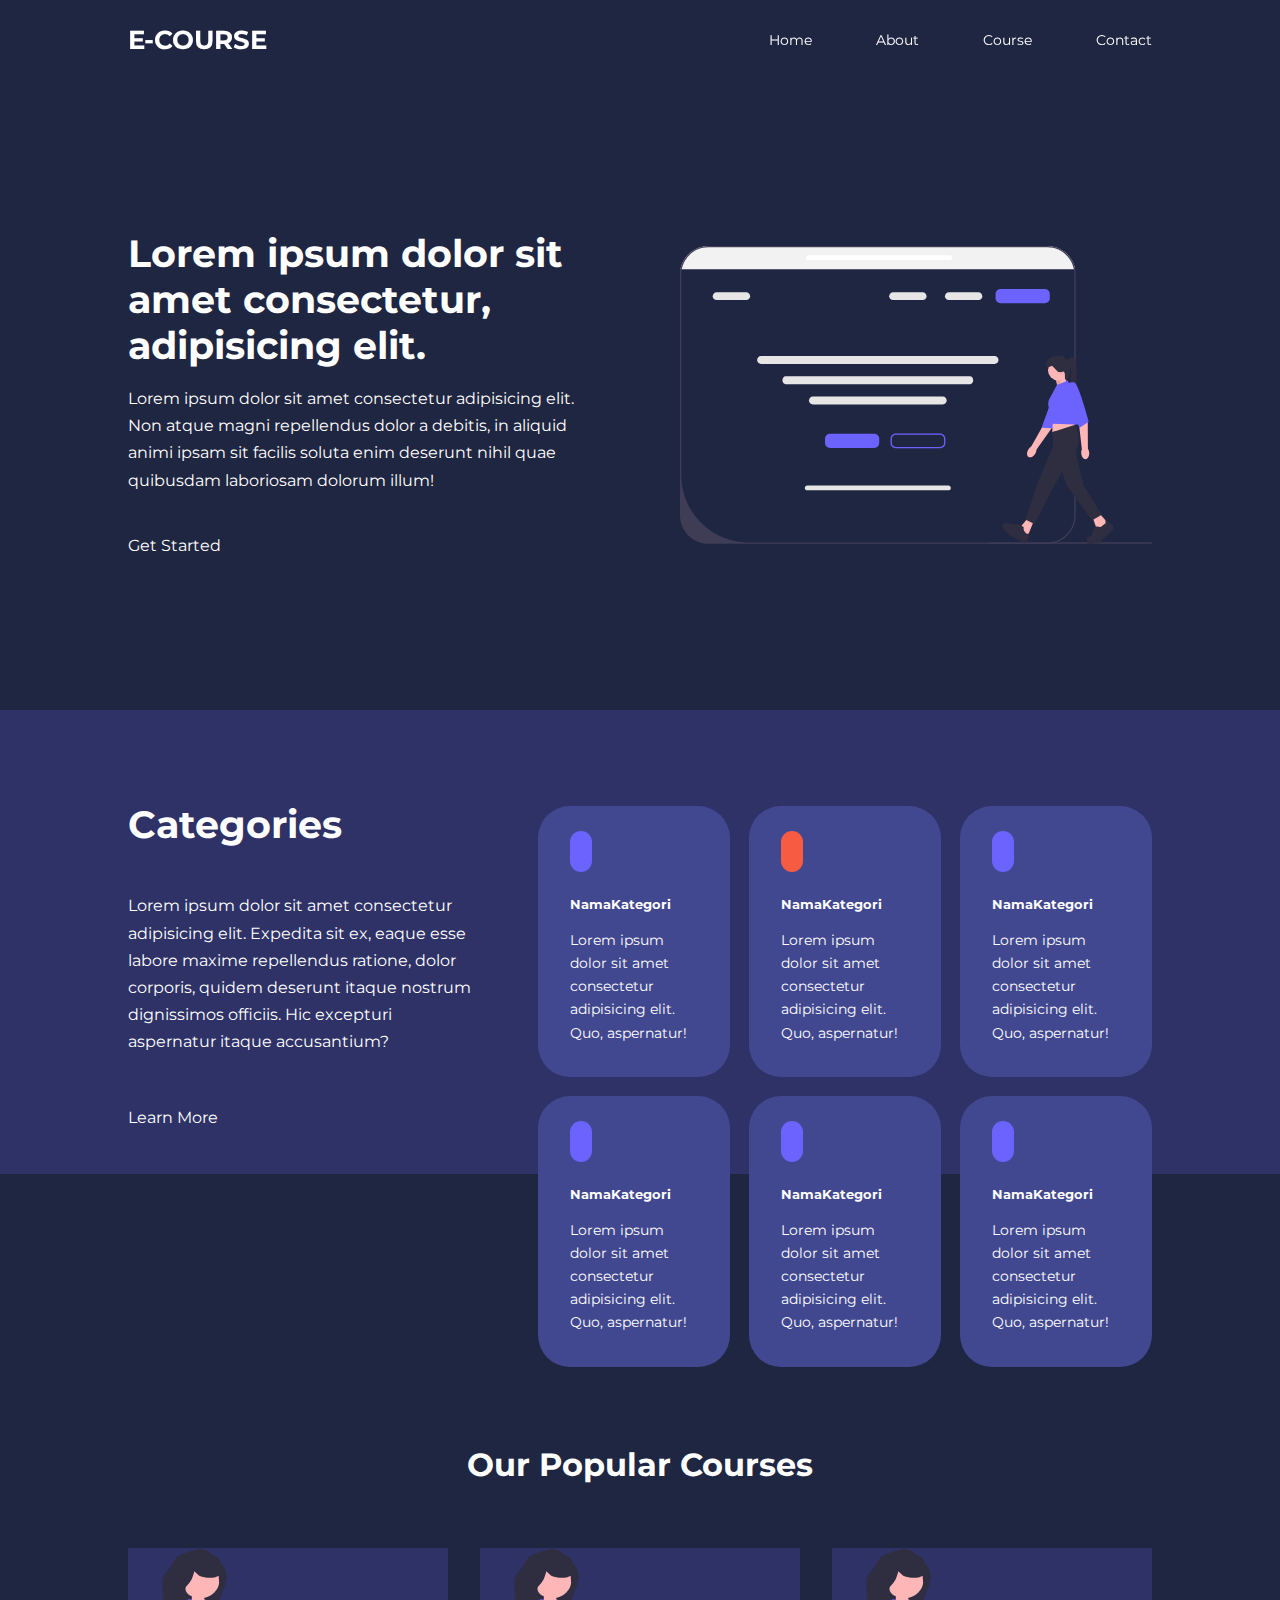
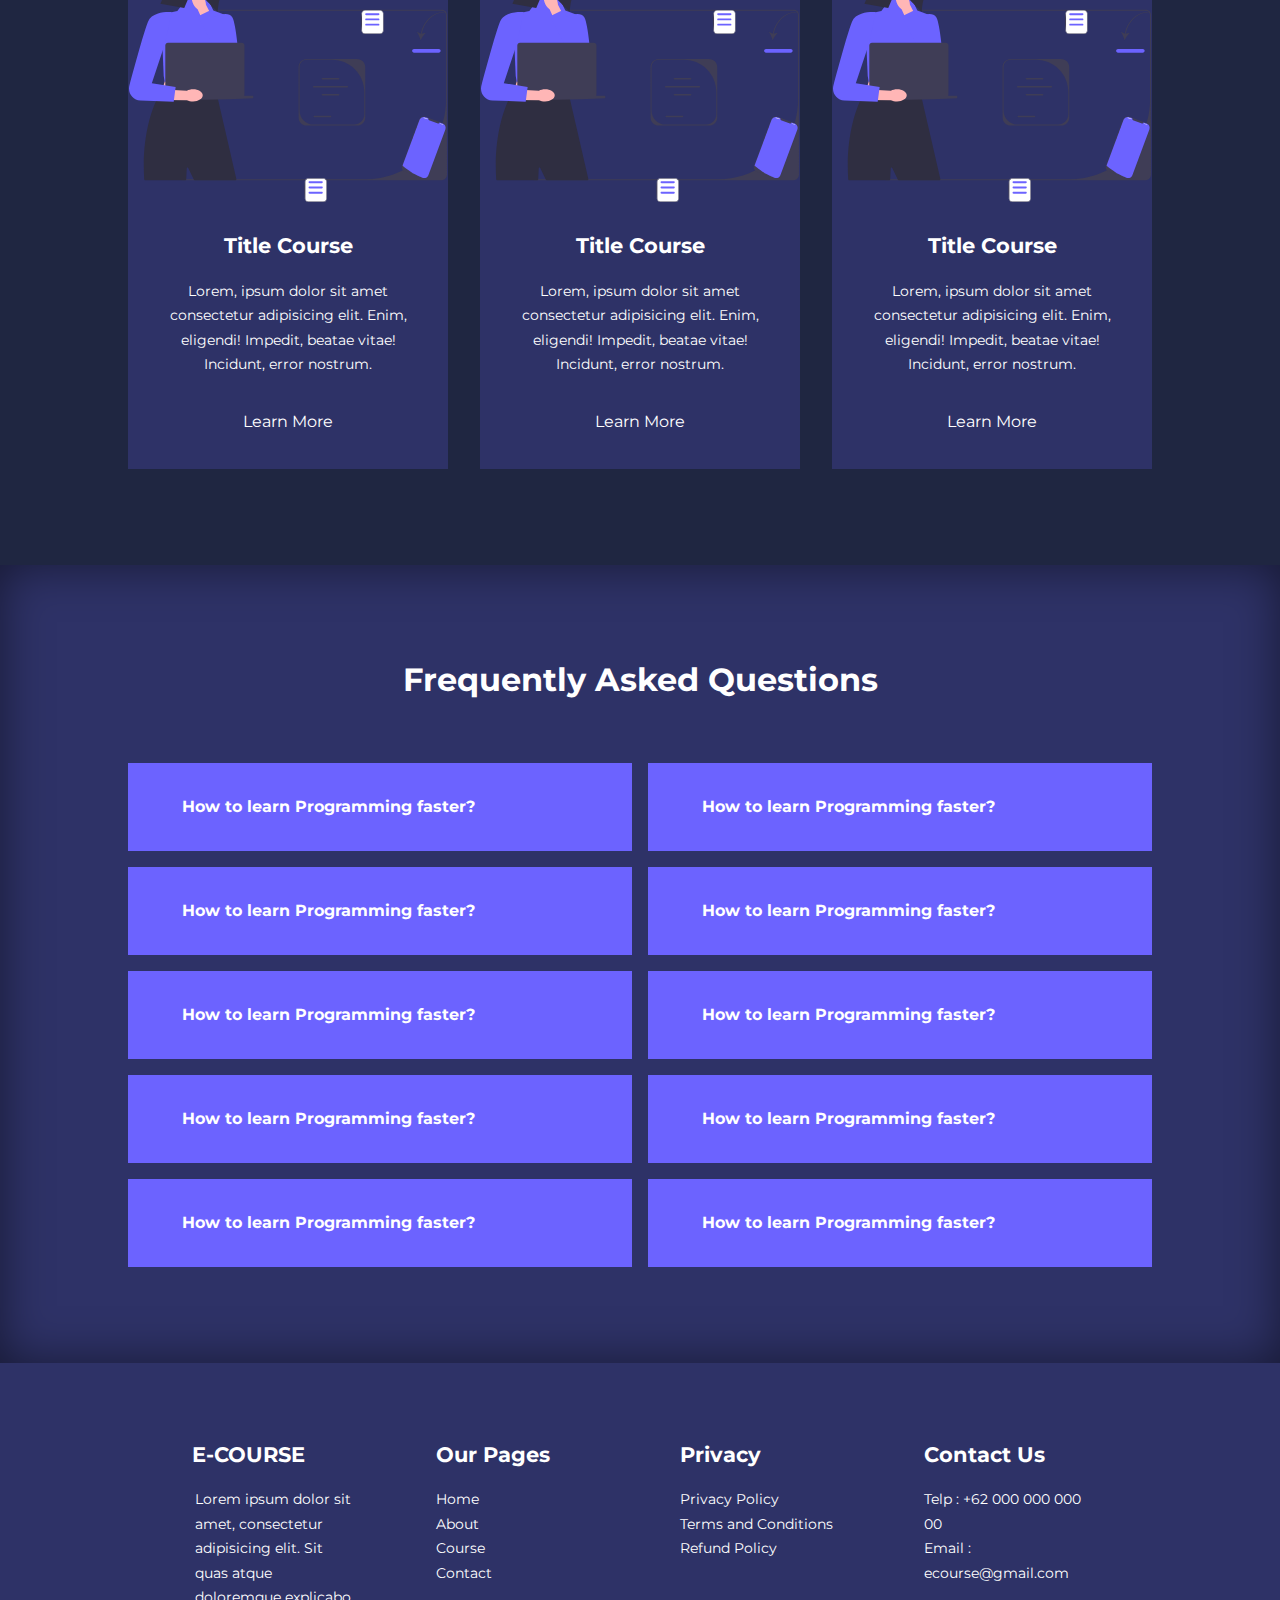
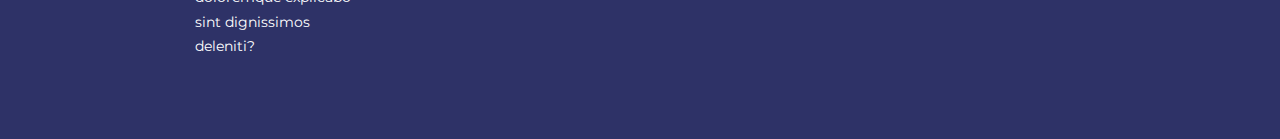
==== index.html @ 3599c2f1 "Add files via upload" ====
<!DOCTYPE html>
<html lang="en">
  <head>
    <meta charset="UTF-8" />
    <meta name="viewport" content="width=device-width, initial-scale=1.0" />
    <title>Homepage</title>
    <!-- font -->
    <link rel="preconnect" href="https://fonts.googleapis.com" />
    <link rel="preconnect" href="https://fonts.gstatic.com" crossorigin />
    <link href="https://fonts.googleapis.com/css2?family=Montserrat:wght@300;400;600;700&display=swap" rel="stylesheet" />

    <!-- icon -->
    <link rel="stylesheet" href="https://unicons.iconscout.com/release/v4.0.8/css/line.css" />

    <link rel="stylesheet" href="style.css" />
  </head>
  <body>
    <nav>
      <div class="container nav__container">
        <a href="index.html"><h3>E-COURSE</h3></a>
        <ul class="nav__menu">
          <li><a href="index.html">Home</a></li>
          <li><a href="about.html">About</a></li>
          <li><a href="course.html">Course</a></li>
          <li><a href="contact.html">Contact</a></li>
        </ul>
      </div>
    </nav>

    <header>
      <div class="container header__container">
        <div class="header__left">
          <h1>Lorem ipsum dolor sit amet consectetur, adipisicing elit.</h1>
          <p>Lorem ipsum dolor sit amet consectetur adipisicing elit. Non atque magni repellendus dolor a debitis, in aliquid animi ipsam sit facilis soluta enim deserunt nihil quae quibusdam laboriosam dolorum illum!</p>
          <a href="" class="btn">Get Started</a>
        </div>
        <div class="header__right">
          <div class="header__right-image">
            <img src="images/header.svg" />
          </div>
        </div>
      </div>
    </header>

    <section class="categories">
      <div class="container categories_container">
        <div class="categories_left">
          <h1>Categories</h1>
          <p>
            Lorem ipsum dolor sit amet consectetur adipisicing elit. Expedita sit ex, eaque esse labore maxime repellendus ratione, dolor corporis, quidem deserunt itaque nostrum dignissimos officiis. Hic excepturi aspernatur itaque
            accusantium?
          </p>
          <a href="" class="btn">Learn More</a>
        </div>
        <div class="categories_right">
          <article class="category">
            <span class="category_icon"><i class="uil uil-html5"></i></span>
            <h5>NamaKategori</h5>
            <p>Lorem ipsum dolor sit amet consectetur adipisicing elit. Quo, aspernatur!</p>
          </article>

          <article class="category">
            <span class="category_icon"><i class="uil uil-html5"></i></span>
            <h5>NamaKategori</h5>
            <p>Lorem ipsum dolor sit amet consectetur adipisicing elit. Quo, aspernatur!</p>
          </article>

          <article class="category">
            <span class="category_icon"><i class="uil uil-html5"></i></span>
            <h5>NamaKategori</h5>
            <p>Lorem ipsum dolor sit amet consectetur adipisicing elit. Quo, aspernatur!</p>
          </article>

          <article class="category">
            <span class="category_icon"><i class="uil uil-html5"></i></span>
            <h5>NamaKategori</h5>
            <p>Lorem ipsum dolor sit amet consectetur adipisicing elit. Quo, aspernatur!</p>
          </article>

          <article class="category">
            <span class="category_icon"><i class="uil uil-html5"></i></span>
            <h5>NamaKategori</h5>
            <p>Lorem ipsum dolor sit amet consectetur adipisicing elit. Quo, aspernatur!</p>
          </article>

          <article class="category">
            <span class="category_icon"><i class="uil uil-html5"></i></span>
            <h5>NamaKategori</h5>
            <p>Lorem ipsum dolor sit amet consectetur adipisicing elit. Quo, aspernatur!</p>
          </article>
        </div>
      </div>
    </section>

    <!-- courses -->
    <section class="courses">
      <h2>Our Popular Courses</h2>
      <div class="container courses_container">
        <article class="course">
          <div class="course_image">
            <img src="images/course3.svg" alt="" />
          </div>
          <div class="course_info">
            <h4>Title Course</h4>
            <p>Lorem, ipsum dolor sit amet consectetur adipisicing elit. Enim, eligendi! Impedit, beatae vitae! Incidunt, error nostrum.</p>
            <a href="" class="btn">Learn More</a>
          </div>
        </article>

        <article class="course">
          <div class="course_image">
            <img src="images/course3.svg" alt="" />
          </div>
          <div class="course_info">
            <h4>Title Course</h4>
            <p>Lorem, ipsum dolor sit amet consectetur adipisicing elit. Enim, eligendi! Impedit, beatae vitae! Incidunt, error nostrum.</p>
            <a href="" class="btn">Learn More</a>
          </div>
        </article>

        <article class="course">
          <div class="course_image">
            <img src="images/course3.svg" alt="" />
          </div>
          <div class="course_info">
            <h4>Title Course</h4>
            <p>Lorem, ipsum dolor sit amet consectetur adipisicing elit. Enim, eligendi! Impedit, beatae vitae! Incidunt, error nostrum.</p>
            <a href="" class="btn">Learn More</a>
          </div>
        </article>
      </div>
    </section>

    <!-- FAQS -->
    <section class="faqs">
      <h2>Frequently Asked Questions</h2>
      <div class="container faqs_container">
        <article class="faq">
          <div class="faq_icon"><i class="uil uil-plus"></i></div>
          <div class="question_answer">
            <h4>How to learn Programming faster?</h4>
            <p>
              Lorem ipsum dolor sit, amet consectetur adipisicing elit. Mollitia perspiciatis cum deleniti. Incidunt et distinctio fugit dignissimos omnis voluptatibus, totam fugiat nihil vitae cupiditate, eum pariatur eius, ullam at
              tempore.
            </p>
          </div>
        </article>

        <article class="faq">
          <div class="faq_icon"><i class="uil uil-plus"></i></div>
          <div class="question_answer">
            <h4>How to learn Programming faster?</h4>
            <p>
              Lorem ipsum dolor sit, amet consectetur adipisicing elit. Mollitia perspiciatis cum deleniti. Incidunt et distinctio fugit dignissimos omnis voluptatibus, totam fugiat nihil vitae cupiditate, eum pariatur eius, ullam at
              tempore.
            </p>
          </div>
        </article>

        <article class="faq">
          <div class="faq_icon"><i class="uil uil-plus"></i></div>
          <div class="question_answer">
            <h4>How to learn Programming faster?</h4>
            <p>
              Lorem ipsum dolor sit, amet consectetur adipisicing elit. Mollitia perspiciatis cum deleniti. Incidunt et distinctio fugit dignissimos omnis voluptatibus, totam fugiat nihil vitae cupiditate, eum pariatur eius, ullam at
              tempore.
            </p>
          </div>
        </article>

        <article class="faq">
          <div class="faq_icon"><i class="uil uil-plus"></i></div>
          <div class="question_answer">
            <h4>How to learn Programming faster?</h4>
            <p>
              Lorem ipsum dolor sit, amet consectetur adipisicing elit. Mollitia perspiciatis cum deleniti. Incidunt et distinctio fugit dignissimos omnis voluptatibus, totam fugiat nihil vitae cupiditate, eum pariatur eius, ullam at
              tempore.
            </p>
          </div>
        </article>

        <article class="faq">
          <div class="faq_icon"><i class="uil uil-plus"></i></div>
          <div class="question_answer">
            <h4>How to learn Programming faster?</h4>
            <p>
              Lorem ipsum dolor sit, amet consectetur adipisicing elit. Mollitia perspiciatis cum deleniti. Incidunt et distinctio fugit dignissimos omnis voluptatibus, totam fugiat nihil vitae cupiditate, eum pariatur eius, ullam at
              tempore.
            </p>
          </div>
        </article>

        <article class="faq">
          <div class="faq_icon"><i class="uil uil-plus"></i></div>
          <div class="question_answer">
            <h4>How to learn Programming faster?</h4>
            <p>
              Lorem ipsum dolor sit, amet consectetur adipisicing elit. Mollitia perspiciatis cum deleniti. Incidunt et distinctio fugit dignissimos omnis voluptatibus, totam fugiat nihil vitae cupiditate, eum pariatur eius, ullam at
              tempore.
            </p>
          </div>
        </article>

        <article class="faq">
          <div class="faq_icon"><i class="uil uil-plus"></i></div>
          <div class="question_answer">
            <h4>How to learn Programming faster?</h4>
            <p>
              Lorem ipsum dolor sit, amet consectetur adipisicing elit. Mollitia perspiciatis cum deleniti. Incidunt et distinctio fugit dignissimos omnis voluptatibus, totam fugiat nihil vitae cupiditate, eum pariatur eius, ullam at
              tempore.
            </p>
          </div>
        </article>

        <article class="faq">
          <div class="faq_icon"><i class="uil uil-plus"></i></div>
          <div class="question_answer">
            <h4>How to learn Programming faster?</h4>
            <p>
              Lorem ipsum dolor sit, amet consectetur adipisicing elit. Mollitia perspiciatis cum deleniti. Incidunt et distinctio fugit dignissimos omnis voluptatibus, totam fugiat nihil vitae cupiditate, eum pariatur eius, ullam at
              tempore.
            </p>
          </div>
        </article>

        <article class="faq">
          <div class="faq_icon"><i class="uil uil-plus"></i></div>
          <div class="question_answer">
            <h4>How to learn Programming faster?</h4>
            <p>
              Lorem ipsum dolor sit, amet consectetur adipisicing elit. Mollitia perspiciatis cum deleniti. Incidunt et distinctio fugit dignissimos omnis voluptatibus, totam fugiat nihil vitae cupiditate, eum pariatur eius, ullam at
              tempore.
            </p>
          </div>
        </article>

        <article class="faq">
          <div class="faq_icon"><i class="uil uil-plus"></i></div>
          <div class="question_answer">
            <h4>How to learn Programming faster?</h4>
            <p>
              Lorem ipsum dolor sit, amet consectetur adipisicing elit. Mollitia perspiciatis cum deleniti. Incidunt et distinctio fugit dignissimos omnis voluptatibus, totam fugiat nihil vitae cupiditate, eum pariatur eius, ullam at
              tempore.
            </p>
          </div>
        </article>
      </div>
    </section>

    <footer>
      <div class="container footer_container">
        <div class="footer-1">
          <a href="index.html" class="footer-logo"><h4>E-COURSE</h4></a>
          <p>Lorem ipsum dolor sit amet, consectetur adipisicing elit. Sit quas atque doloremque explicabo sint dignissimos deleniti?</p>
        </div>

        <div class="footer-2">
          <h4>Our Pages</h4>
          <ul class="ourpages">
            <li><a href="index.html">Home</a></li>
            <li><a href="about.html">About</a></li>
            <li><a href="course.html">Course</a></li>
            <li><a href="contact.html">Contact</a></li>
          </ul>
        </div>

        <div class="footer-3">
          <h4>Privacy</h4>
          <ul class="privacy">
            <li><a href="#">Privacy Policy</a></li>
            <li><a href="#">Terms and Conditions</a></li>
            <li><a href="#">Refund Policy</a></li>
          </ul>
        </div>

        <div class="footer-4">
          <h4>Contact Us</h4>
          <div>
            <p>Telp : +62 000 000 000 00</p>
            <p>Email : ecourse@gmail.com</p>

            <ul class="social">
              <li>
                <a href="#"><i class="uil uil-instagram-alt"></i></a>
              </li>
              <li>
                <a href="#"><i class="uil uil-facebook"></i></a>
              </li>
              <li>
                <a href="#"><i class="uil uil-whatsapp-alt"></i></a>
              </li>
            </ul>
          </div>
        </div>
      </div>
    </footer>

    <script src="main.js"></script>
  </body>
</html>
---- style.css ----
* {
  margin: 0;
  padding: 0;
  border: 0;
  outline: 0;
  text-decoration: none;
  list-style: none;
  box-sizing: border-box;
}

:root {
  --color-primary: #6c63ff;
  --color-success: #00bf8e;
  --color-warning: #f7c94b;
  --color-danger: #f75b42;
  --color-white: #fff;
  --color-black: #000;
  --color-bg: #1f2641;
  --color-bg1: #2e3267;
  --color-bg2: #424890;

  --container-width-lg: 80%;
  --container-width-md: 90%;
  --container-width-sm: 94%;
}

body {
  font-family: "Montserrat", sans-serif;
  line-height: 1.7;
  color: var(--color-white);
  background: var(--color-bg);
}

.container {
  width: var(--container-width-lg);
  margin: 0 auto;
}

section {
  padding: 6rem 0;
}

section h2 {
  text-align: center;
  margin-bottom: 4rem;
}

h1,
h2,
h3,
h4,
h5,
h6 {
  line-height: 1.2;
}

h1 {
  font-size: 2.4rem;
}

h2 {
  font-size: 2rem;
}

h3 {
  font-size: 1.6rem;
}

h4 {
  font-size: 1.3rem;
}

a {
  color: var(--color-white);
}

img {
  width: 100%;
  display: block;
  object-fit: cover;
}

/* NAVBAR */
nav {
  background: transparent;
  width: 100%;
  height: 5rem; /*1rem = 16px*/
  position: fixed;
  top: 0;
  z-index: 11;
}

/*navbar style when scrolled*/
.window-scroll {
  background: var(--color-bg);
  box-shadow: 0 1rem 2rem rgba(0, 0, 0, 0.2);
}

.nav__container {
  height: 100%;
  display: flex;
  justify-content: space-between;
  align-items: center;
}

.nav__menu {
  display: flex;
  align-items: center;
  gap: 4rem;
}

.nav__menu a {
  font-size: 0.9rem;
  transition: all 400ms ease;
}

.nav__menu a:hover {
  color: var(--color-bg2);
}

/* HEADER */
header {
  position: relative;
  top: 5rem;
  overflow: hidden;
  height: 70vh;
  margin-bottom: 5rem;
}

.header__container {
  display: grid;
  grid-template-columns: 1fr 1fr;
  align-items: center;
  gap: 5rem;
  height: 100%;
}

.header__left p {
  margin: 1rem 0 2.4rem;
}

/* CATEGORIES */
.categories {
  background: var(--color-bg1);
  height: 29rem;
}

.categories h1 {
  line-height: 1;
  margin-bottom: 3rem;
}

.categories_container {
  display: grid;
  grid-template-columns: 40% 60%;
}

.categories_left {
  margin-right: 4rem;
}

.categories_left p {
  margin: 1rem 0 3rem;
}

.categories_right {
  display: grid;
  grid-template-columns: repeat(3, 1fr);
  gap: 1.2rem;
}

.category {
  background: var(--color-bg2);
  padding: 2rem;
  border-radius: 2rem;
  transition: all 400ms ease;
}

.category:hover {
  box-shadow: 0 3rem 3rem rgba(0, 0, 0, 1);
  z-index: 1;
}

.category:nth-child(2) .category_icon {
  background: var(--color-danger);
}

.category_icon {
  background: var(--color-primary);
  padding: 0.7rem;
  border-radius: 0.9rem;
}

.category h5 {
  margin: 2rem 0 1rem;
}

.category p {
  font-size: 0.85rem;
}

/*Popular Courses */
.courses {
  margin-top: 11rem;
}

.courses_container {
  margin-top: 1.9rem;
  display: grid;
  grid-template-columns: repeat(3, 1fr);
  gap: 2rem;
}

.course {
  background: var(--color-bg1);
  text-align: center;
  border: 1px solid transparent;
  transition: all 400ms ease;
}

.course:hover {
  background: transparent;
  border-color: var(--color-primary);
  cursor: pointer;
}

.course_info {
  padding: 2rem;
}

.course_info p {
  margin: 1.2rem 0 2rem;
  font-size: 0.9rem;
}

/* FAQS */
.faqs {
  background: var(--color-bg1);
  box-shadow: inset 0 0 3rem rgba(0, 0, 0, 0.5);
}

.faqs_container {
  display: grid;
  grid-template-columns: 1fr 1fr;
  gap: 1rem;
}

.faq {
  padding: 2rem;
  display: flex;
  align-items: center;
  gap: 1.4rem;
  height: fit-content;
  background: var(--color-primary);
  cursor: pointer;
}

.faq h4 {
  font-size: 1rem;
  line-height: 1.5;
}

.faq_icon {
  align-self: flex-start;
  font-size: 1.2rem;
}

.faq p {
  margin-top: 0.8rem;
  display: none;
}

.faq.open p {
  display: block;
}

/* footer */
footer {
  background: var(--color-bg1);
  padding: 5rem;
  font-size: 0.9rem;
}

.footer_container {
  display: grid;
  grid-template-columns: repeat(4, 1fr);
  gap: 5rem;
}

.footer_container > div h4 {
  margin-bottom: 1.2rem;
}

.footer-1 p {
  margin: 0 0.2rem;
}

.footer ul li {
  margin-bottom: 0.7rem;
}

.footer ul li a:hover {
  text-decoration: underline;
}

.social {
  display: flex;
  gap: 1rem;
  font-size: 3rem;
}
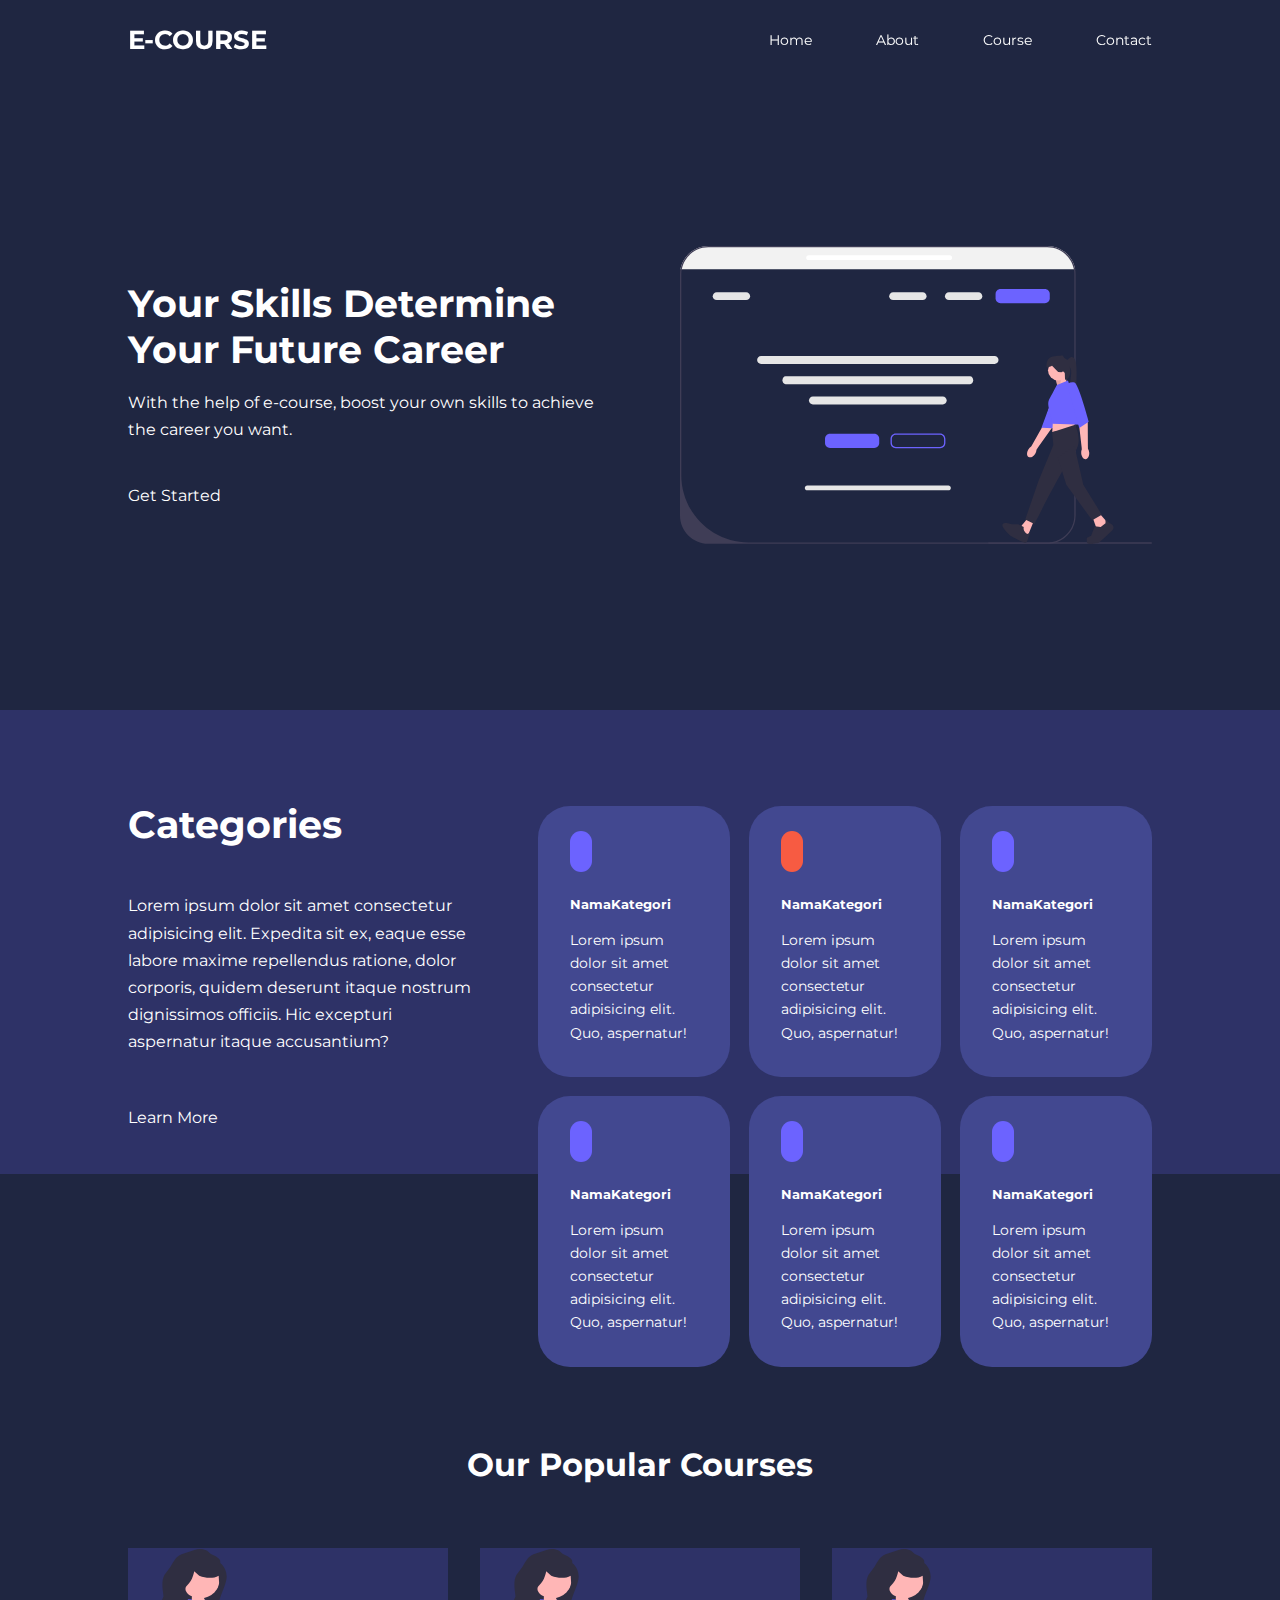
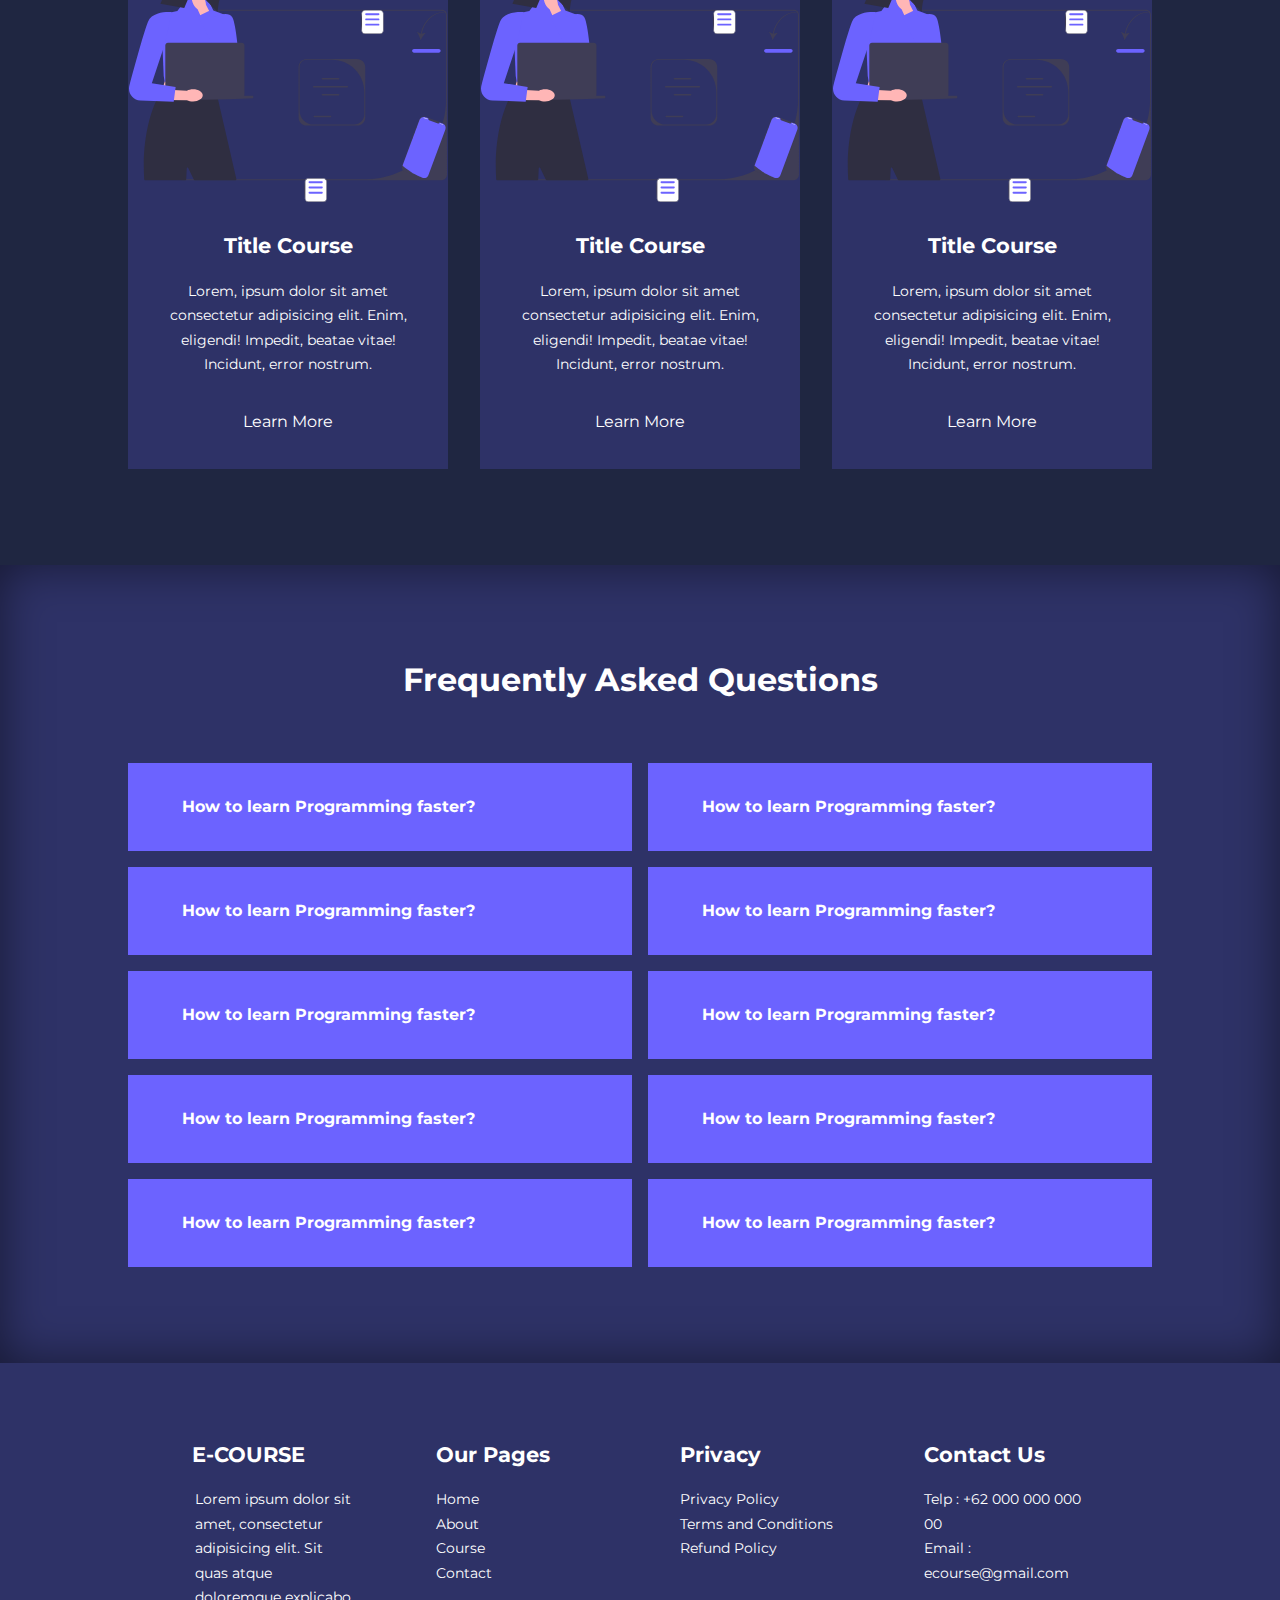
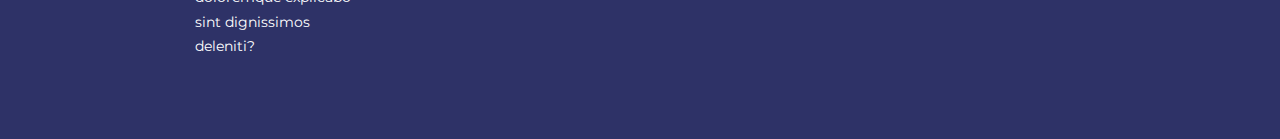
==== commit becb1e8c: "add hover" ====
--- a/index.html
+++ b/index.html
@@ -3,7 +3,7 @@
   <head>
     <meta charset="UTF-8" />
     <meta name="viewport" content="width=device-width, initial-scale=1.0" />
-    <title>Homepage</title>
+    <title>E-COURSE</title>
     <!-- font -->
     <link rel="preconnect" href="https://fonts.googleapis.com" />
     <link rel="preconnect" href="https://fonts.gstatic.com" crossorigin />
@@ -30,8 +30,8 @@
     <header>
       <div class="container header__container">
         <div class="header__left">
-          <h1>Lorem ipsum dolor sit amet consectetur, adipisicing elit.</h1>
-          <p>Lorem ipsum dolor sit amet consectetur adipisicing elit. Non atque magni repellendus dolor a debitis, in aliquid animi ipsam sit facilis soluta enim deserunt nihil quae quibusdam laboriosam dolorum illum!</p>
+          <h1>Your Skills Determine Your Future Career</h1>
+          <p>With the help of e-course, boost your own skills to achieve the career you want.</p>
           <a href="" class="btn">Get Started</a>
         </div>
         <div class="header__right">
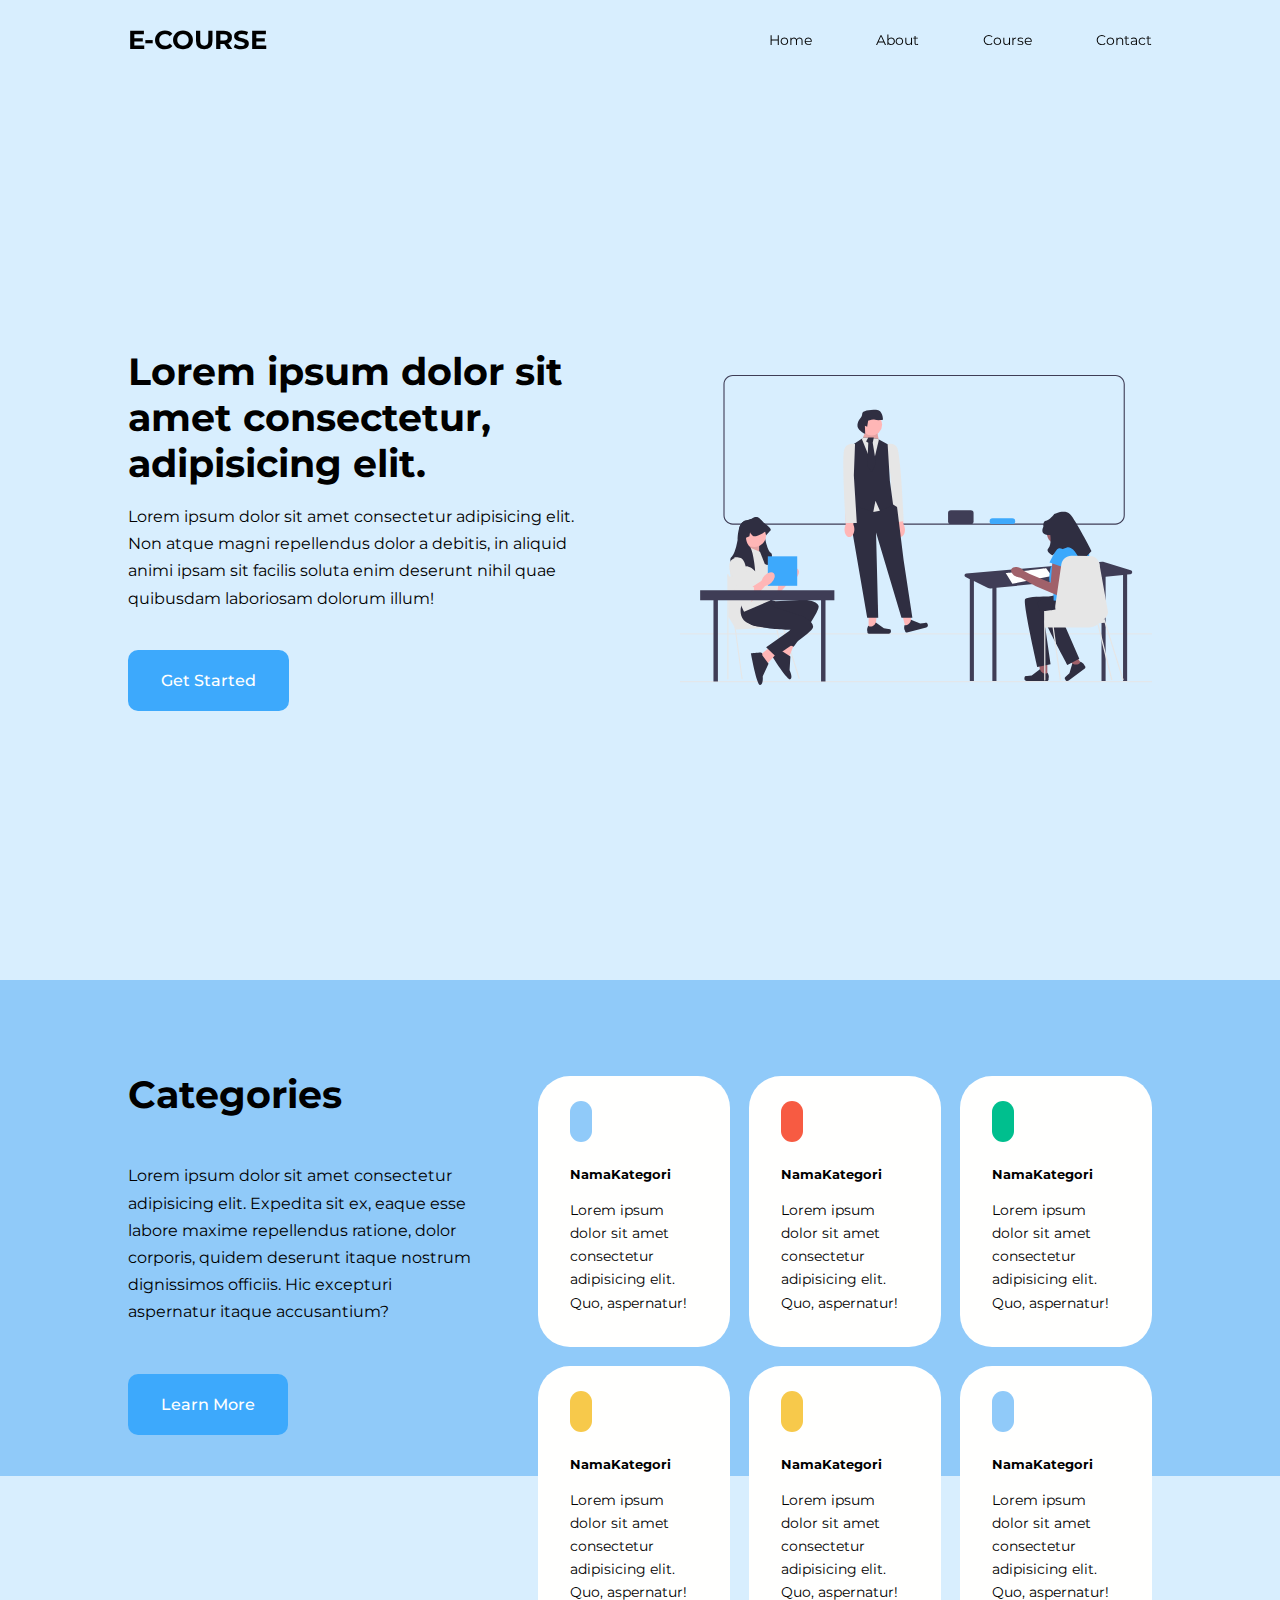
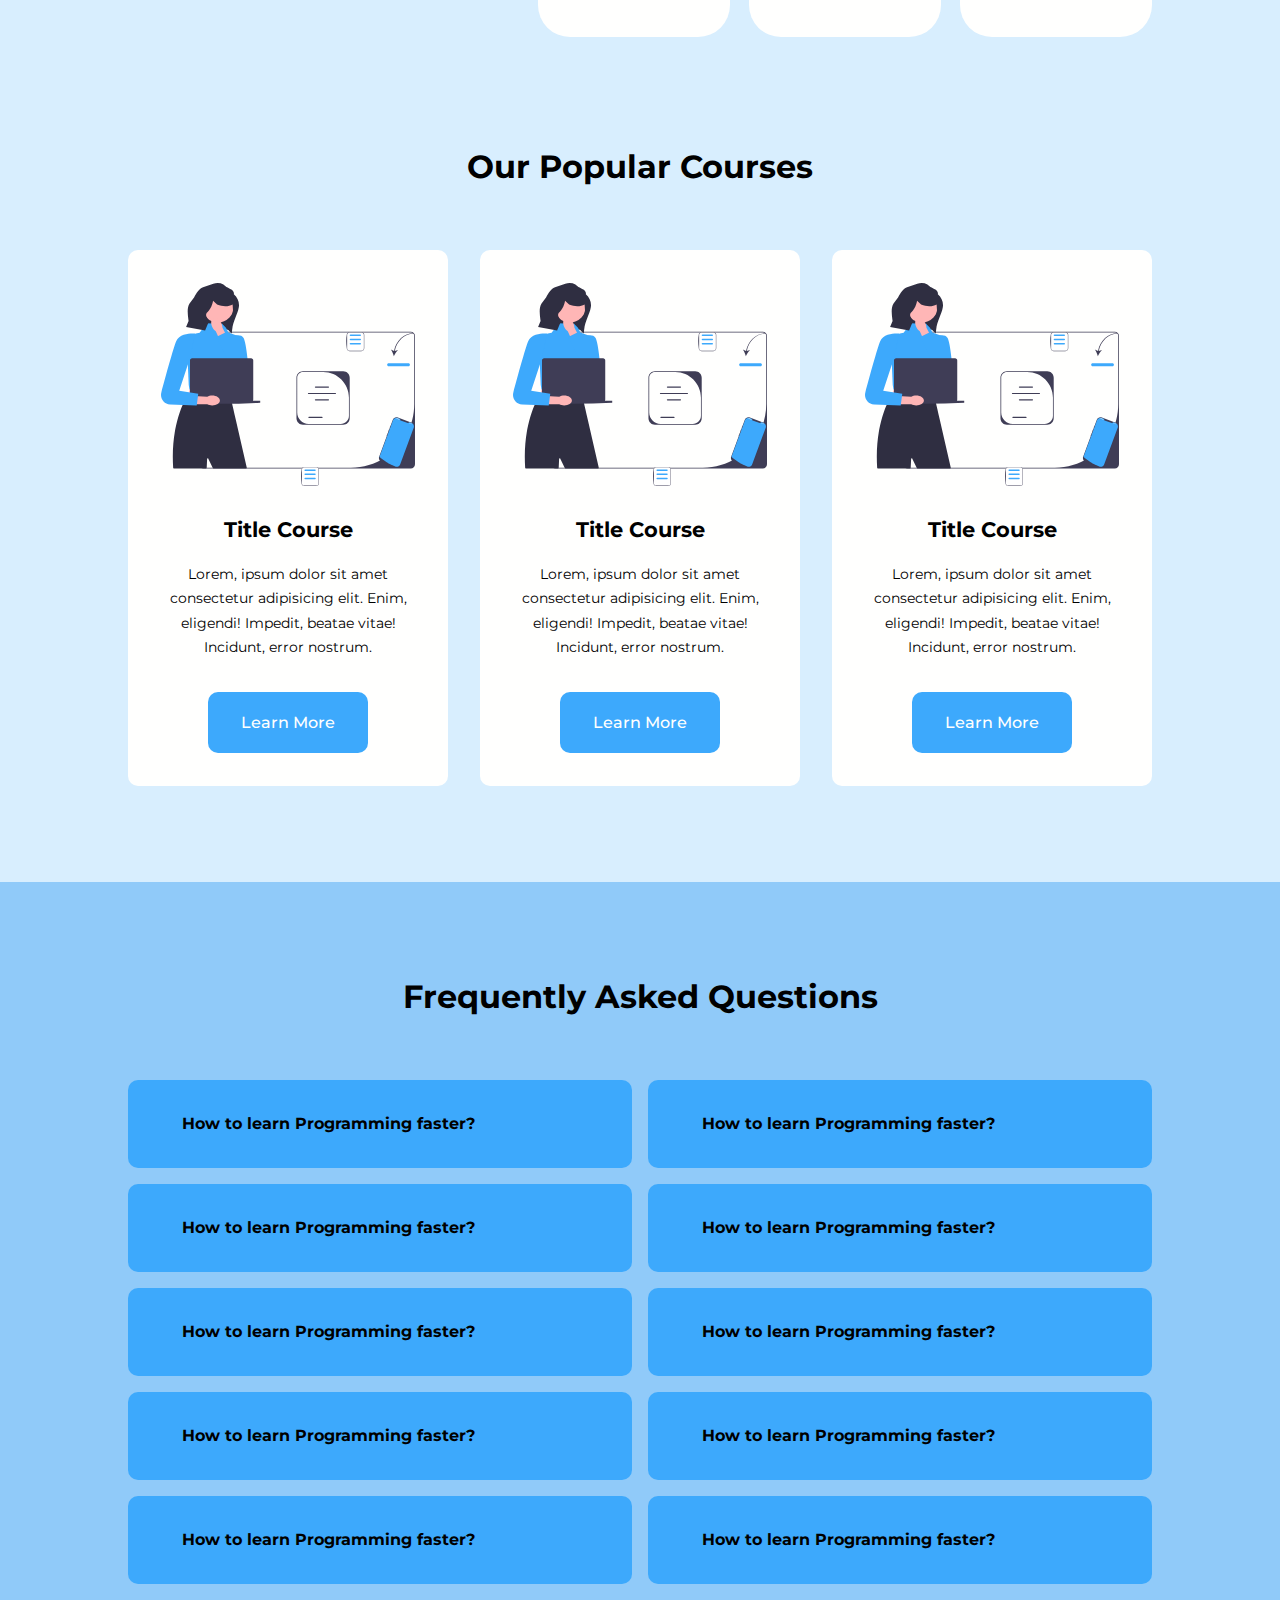
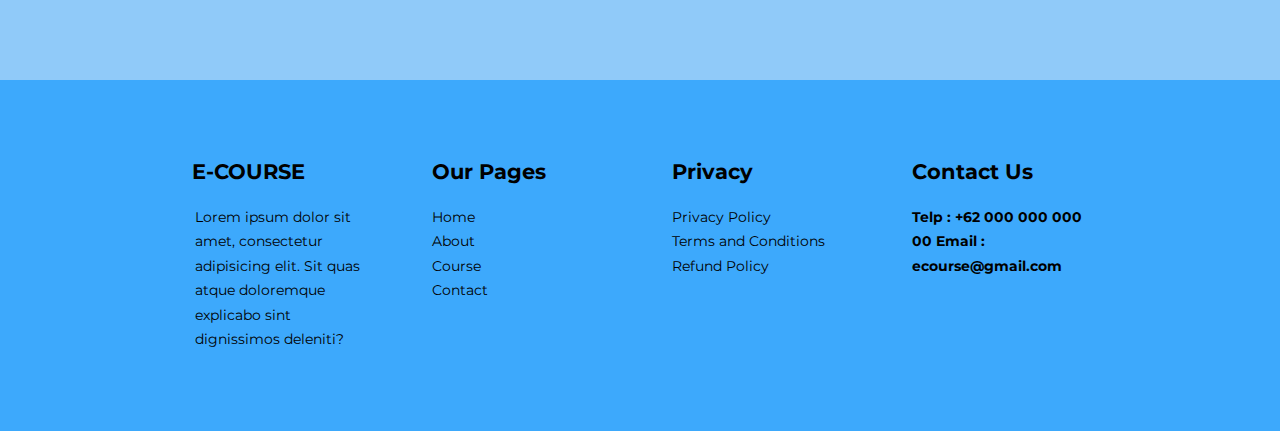
==== commit 1554993a: "responsive" ====
--- a/index.html
+++ b/index.html
@@ -3,7 +3,7 @@
   <head>
     <meta charset="UTF-8" />
     <meta name="viewport" content="width=device-width, initial-scale=1.0" />
-    <title>E-COURSE</title>
+    <title>Homepage</title>
     <!-- font -->
     <link rel="preconnect" href="https://fonts.googleapis.com" />
     <link rel="preconnect" href="https://fonts.gstatic.com" crossorigin />
@@ -24,14 +24,16 @@
           <li><a href="course.html">Course</a></li>
           <li><a href="contact.html">Contact</a></li>
         </ul>
+        <button id="open-menu-btn"><i class="uil uil-bars"></i></button>
+        <button id="close-menu-btn"><i class="uil uil-multiply"></i></button>
       </div>
     </nav>
 
     <header>
       <div class="container header__container">
         <div class="header__left">
-          <h1>Your Skills Determine Your Future Career</h1>
-          <p>With the help of e-course, boost your own skills to achieve the career you want.</p>
+          <h1>Lorem ipsum dolor sit amet consectetur, adipisicing elit.</h1>
+          <p>Lorem ipsum dolor sit amet consectetur adipisicing elit. Non atque magni repellendus dolor a debitis, in aliquid animi ipsam sit facilis soluta enim deserunt nihil quae quibusdam laboriosam dolorum illum!</p>
           <a href="" class="btn">Get Started</a>
         </div>
         <div class="header__right">
@@ -276,8 +278,8 @@
         <div class="footer-4">
           <h4>Contact Us</h4>
           <div>
-            <p>Telp : +62 000 000 000 00</p>
-            <p>Email : ecourse@gmail.com</p>
+            <b>Telp : +62 000 000 000 00</b>
+            <b>Email : ecourse@gmail.com</b>
 
             <ul class="social">
               <li>
--- a/style.css
+++ b/style.css
@@ -9,15 +9,15 @@
 }
 
 :root {
-  --color-primary: #6c63ff;
+  --color-primary: #3da9fc;
   --color-success: #00bf8e;
   --color-warning: #f7c94b;
   --color-danger: #f75b42;
-  --color-white: #fff;
+  --color-white: #fffffe;
   --color-black: #000;
-  --color-bg: #1f2641;
-  --color-bg1: #2e3267;
-  --color-bg2: #424890;
+  --color-bg: #d8eefe;
+  --color-bg1: #90caf9;
+  --color-bg2: #8bd3dd;
 
   --container-width-lg: 80%;
   --container-width-md: 90%;
@@ -27,7 +27,7 @@
 body {
   font-family: "Montserrat", sans-serif;
   line-height: 1.7;
-  color: var(--color-white);
+  color: var(--color-black);
   background: var(--color-bg);
 }
 
@@ -71,13 +71,24 @@
 }
 
 a {
-  color: var(--color-white);
+  color: var(--color-black);
 }
 
 img {
   width: 100%;
   display: block;
   object-fit: cover;
+}
+
+.btn {
+  display: inline-block;
+  background: var(--color-primary);
+  color: var(--color-white);
+  padding: 1rem 2rem;
+  border: 1px solid transparent;
+  font-weight: 500;
+  transition: all 400ms ease;
+  border-radius: 10px;
 }
 
 /* NAVBAR */
@@ -92,7 +103,7 @@
 
 /*navbar style when scrolled*/
 .window-scroll {
-  background: var(--color-bg);
+  background: var(--color-primary);
   box-shadow: 0 1rem 2rem rgba(0, 0, 0, 0.2);
 }
 
@@ -109,13 +120,17 @@
   gap: 4rem;
 }
 
+nav button {
+  display: none;
+}
+
 .nav__menu a {
   font-size: 0.9rem;
   transition: all 400ms ease;
 }
 
 .nav__menu a:hover {
-  color: var(--color-bg2);
+  color: var(--color-white);
 }
 
 /* HEADER */
@@ -123,7 +138,7 @@
   position: relative;
   top: 5rem;
   overflow: hidden;
-  height: 70vh;
+  height: 100vh;
   margin-bottom: 5rem;
 }
 
@@ -142,7 +157,7 @@
 /* CATEGORIES */
 .categories {
   background: var(--color-bg1);
-  height: 29rem;
+  height: 31rem;
 }
 
 .categories h1 {
@@ -170,14 +185,14 @@
 }
 
 .category {
-  background: var(--color-bg2);
+  background: var(--color-white);
   padding: 2rem;
   border-radius: 2rem;
   transition: all 400ms ease;
 }
 
 .category:hover {
-  box-shadow: 0 3rem 3rem rgba(0, 0, 0, 1);
+  box-shadow: 0 3rem 3rem rgba(0, 0, 0, 0.1);
   z-index: 1;
 }
 
@@ -185,8 +200,20 @@
   background: var(--color-danger);
 }
 
+.category:nth-child(3) .category_icon {
+  background: var(--color-success);
+}
+
+.category:nth-child(4) .category_icon {
+  background: var(--color-warning);
+}
+
+.category:nth-child(5) .category_icon {
+  background: var(--color-warning);
+}
+
 .category_icon {
-  background: var(--color-primary);
+  background: var(--color-bg1);
   padding: 0.7rem;
   border-radius: 0.9rem;
 }
@@ -212,10 +239,11 @@
 }
 
 .course {
-  background: var(--color-bg1);
+  background: var(--color-white);
   text-align: center;
   border: 1px solid transparent;
   transition: all 400ms ease;
+  border-radius: 10px;
 }
 
 .course:hover {
@@ -228,6 +256,12 @@
   padding: 2rem;
 }
 
+.course_image {
+  width: 80%;
+  margin: auto;
+  padding-top: 2rem;
+}
+
 .course_info p {
   margin: 1.2rem 0 2rem;
   font-size: 0.9rem;
@@ -236,7 +270,7 @@
 /* FAQS */
 .faqs {
   background: var(--color-bg1);
-  box-shadow: inset 0 0 3rem rgba(0, 0, 0, 0.5);
+  /* box-shadow: inset 0 0 3rem rgba(0, 0, 0, 0.5); */
 }
 
 .faqs_container {
@@ -253,6 +287,7 @@
   height: fit-content;
   background: var(--color-primary);
   cursor: pointer;
+  border-radius: 10px;
 }
 
 .faq h4 {
@@ -276,7 +311,7 @@
 
 /* footer */
 footer {
-  background: var(--color-bg1);
+  background: var(--color-primary);
   padding: 5rem;
   font-size: 0.9rem;
 }
@@ -284,7 +319,7 @@
 .footer_container {
   display: grid;
   grid-template-columns: repeat(4, 1fr);
-  gap: 5rem;
+  gap: 4rem;
 }
 
 .footer_container > div h4 {
@@ -308,3 +343,171 @@
   gap: 1rem;
   font-size: 3rem;
 }
+
+/* ================= Media Queries Tablet ==================*/
+@media screen and (max-width: 1024px) {
+  .container {
+    width: var(--container-width-md);
+  }
+
+  h1 {
+    font-size: 2.2rem;
+  }
+
+  h2 {
+    font-size: 1.7rem;
+  }
+
+  h3 {
+    font-size: 1.4rem;
+  }
+
+  h4 {
+    font-size: 1.2rem;
+  }
+
+  /* =======NAVBARS========= */
+
+  nav button {
+    display: inline-block;
+    background: transparent;
+    font-size: 1.8rem;
+    color: var(--color-black);
+    cursor: pointer;
+  }
+
+  nav button#close-menu-btn {
+    display: none;
+  }
+
+  .nav__menu {
+    position: fixed;
+    top: 5rem;
+    right: 5%;
+    height: fit-content;
+    width: 18rem;
+    flex-direction: column;
+    gap: 0;
+    display: none;
+  }
+
+  .nav__menu li {
+    width: 100%;
+    height: 5.8rem;
+  }
+
+  .nav__menu li a {
+    background: var(--color-primary);
+    box-shadow: -4rem 6rem 10rem rgba(0, 0, 0, 0.2);
+    width: 100%;
+    height: 100%;
+    display: grid;
+    place-items: center;
+  }
+
+  /* ============== HEADER =============== */
+  header {
+    height: 90vh;
+    margin-bottom: 4rem;
+  }
+
+  .header__container {
+    gap: 0;
+    padding-bottom: 3rem;
+  }
+
+  /* ============== CATEGORIES =============== */
+  .categories {
+    height: fit-content;
+  }
+
+  .categories_container {
+    grid-template-columns: 1fr;
+    gap: 3rem;
+  }
+
+  .categories_left {
+    margin-right: 0;
+  }
+
+  /* ============== POPULAR COURSES =============== */
+  .courses {
+    margin-top: 0;
+  }
+
+  .courses_container {
+    grid-template-columns: 1fr 1fr;
+  }
+
+  /* ============== FAQs=============== */
+  .faqs_container {
+    grid-template-columns: 1fr;
+  }
+
+  .faq {
+    padding: 1.5rem;
+  }
+
+  /* ============== FOOTER =============== */
+  .footer_container {
+    grid-template-columns: 1fr 1fr;
+  }
+}
+
+/* ================= Media Queries Phone ==================*/
+@media screen and (max-width: 600px) {
+  .container {
+    width: var(--container-width-sm);
+  }
+
+  /* NAVBAR */
+  .nav__menu {
+    right: 3%;
+  }
+
+  /* HEADER */
+  header {
+    height: 100vh;
+  }
+
+  .header__container {
+    grid-template-columns: 1fr;
+    text-align: center;
+    margin-top: 0;
+  }
+
+  .header__left {
+    margin-bottom: 1.3rem;
+  }
+
+  /* CATEGORIES */
+  .categories_right {
+    grid-template-columns: 1fr 1fr;
+    gap: 0.7rem;
+  }
+
+  .category {
+    padding: 1rem;
+    border-radius: 1rem;
+  }
+
+  /* POPULAR COURSES */
+  .courses_container {
+    grid-template-columns: 1fr;
+  }
+
+  /* FOOTER */
+  .footer_container {
+    grid-template-columns: 1fr;
+    text-align: center;
+    gap: 2rem;
+  }
+
+  .footer-1 p {
+    margin: 1rem auto;
+  }
+
+  .social {
+    justify-content: center;
+  }
+}
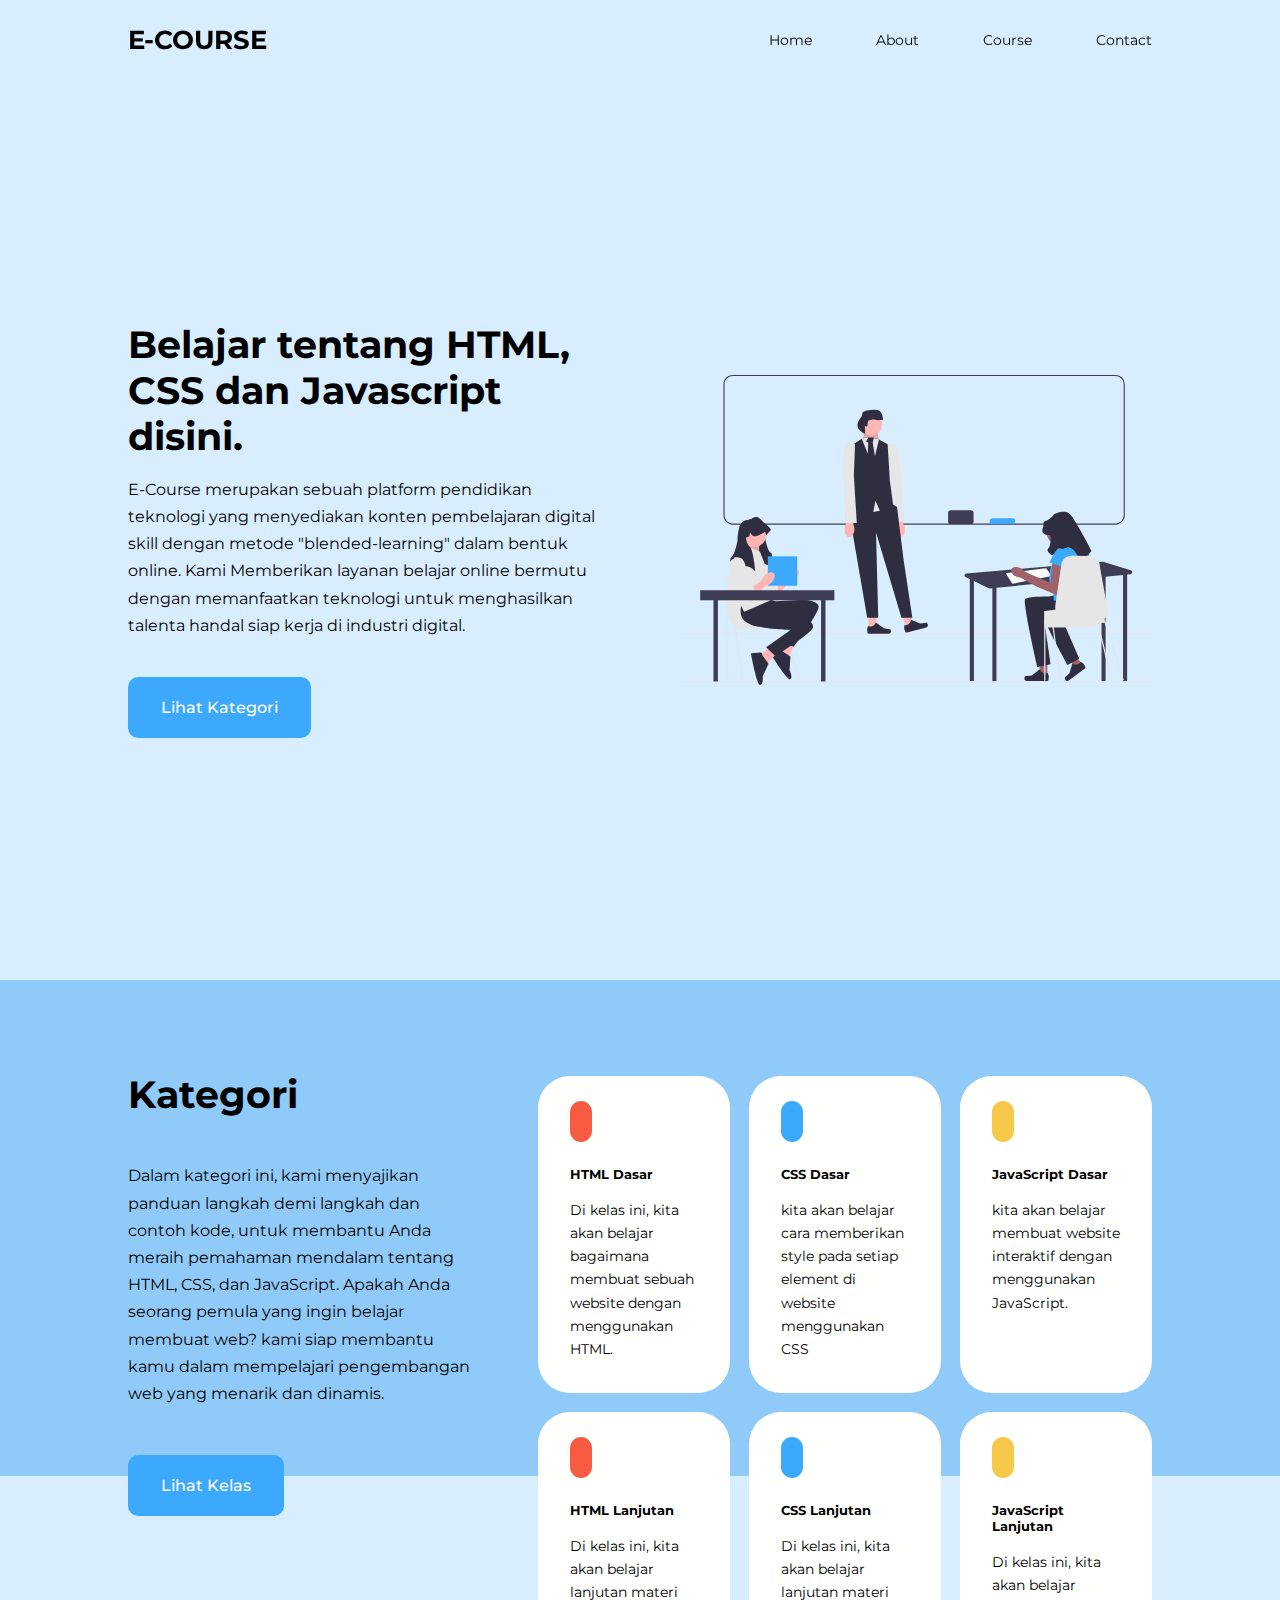
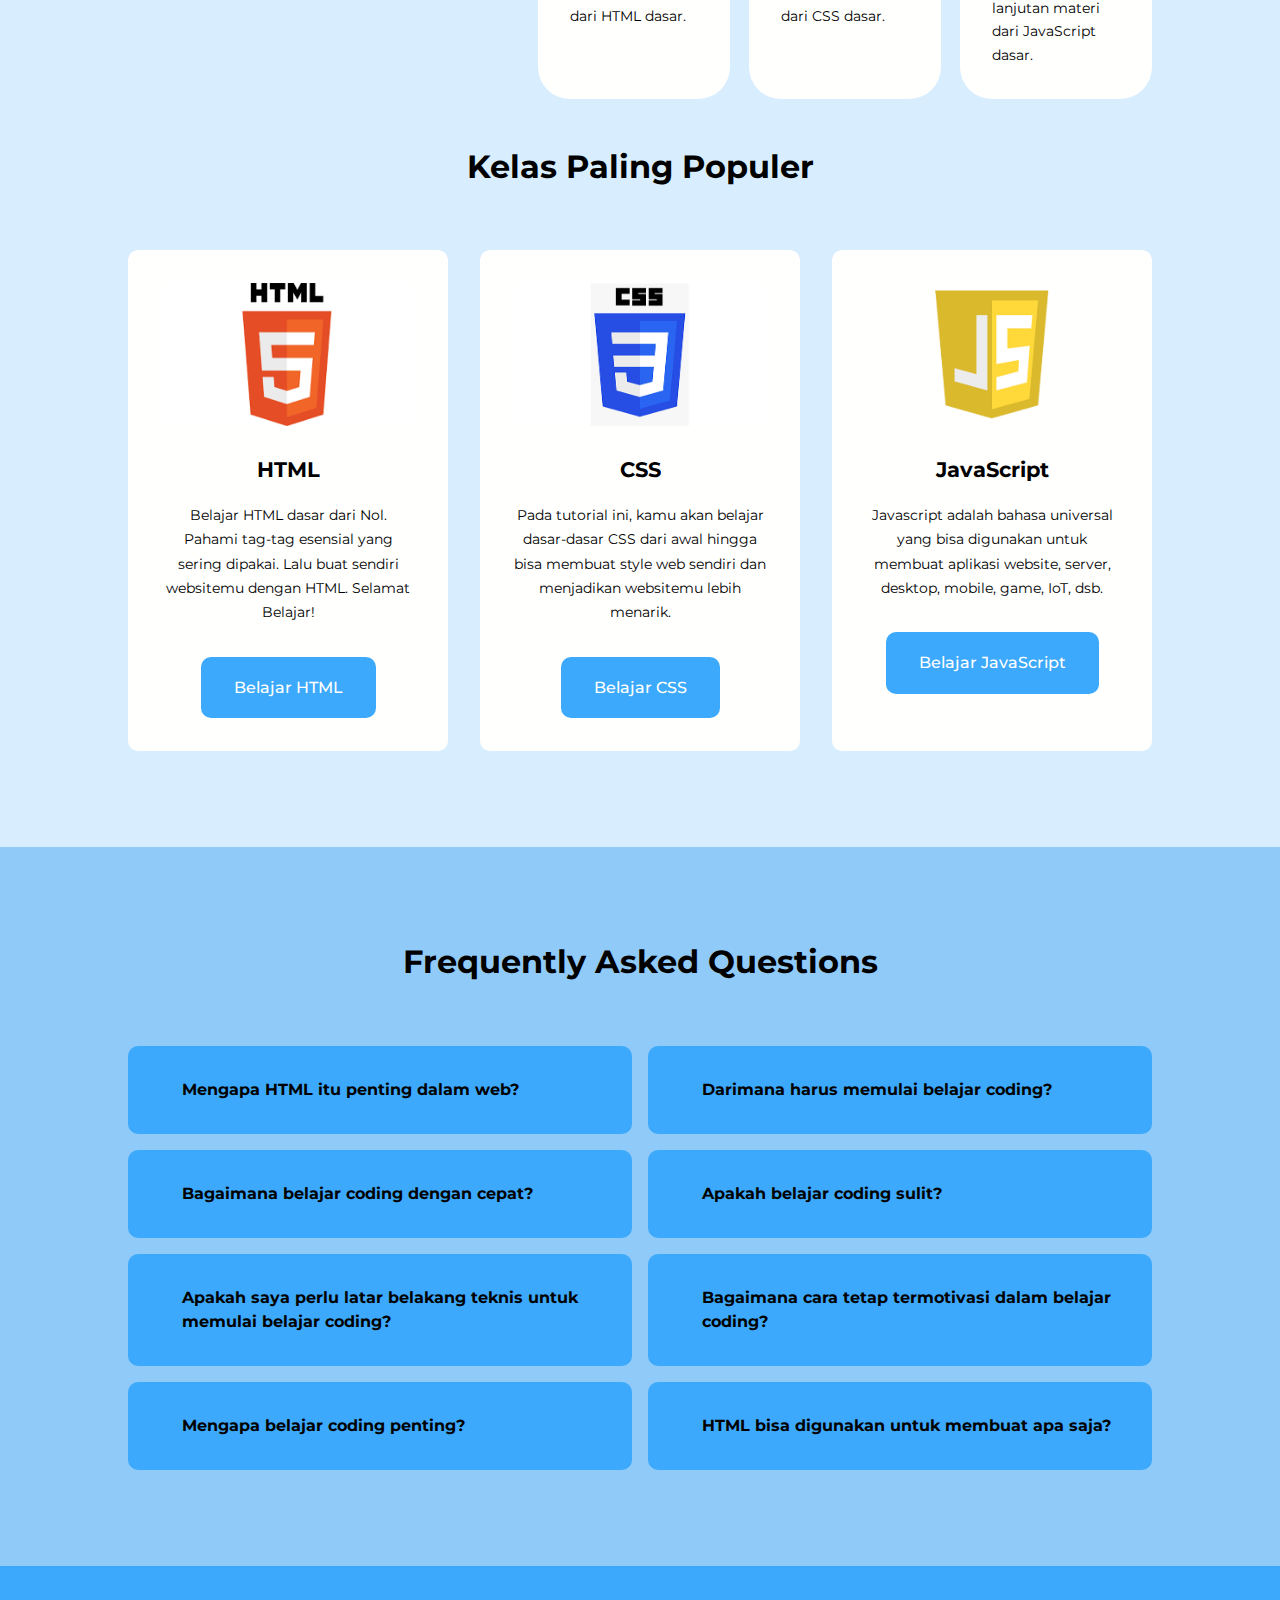
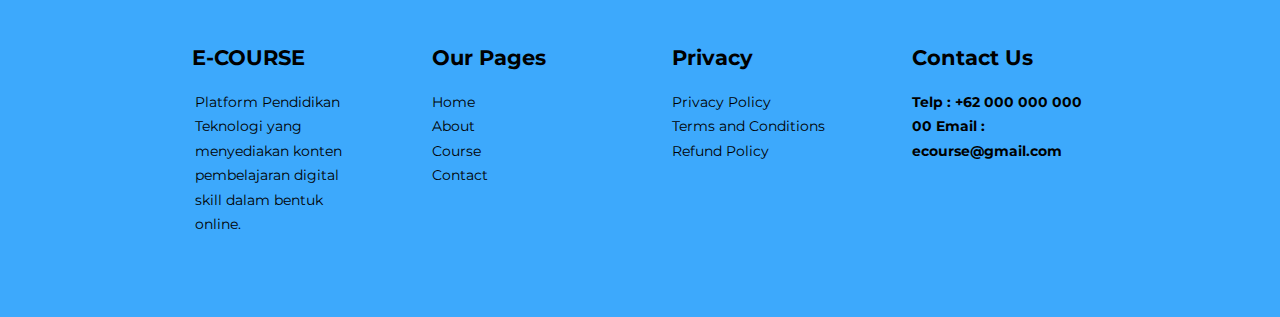
==== commit 71e37edb: "Add files via upload" ====
--- a/index.html
+++ b/index.html
@@ -32,9 +32,12 @@
     <header>
       <div class="container header__container">
         <div class="header__left">
-          <h1>Lorem ipsum dolor sit amet consectetur, adipisicing elit.</h1>
-          <p>Lorem ipsum dolor sit amet consectetur adipisicing elit. Non atque magni repellendus dolor a debitis, in aliquid animi ipsam sit facilis soluta enim deserunt nihil quae quibusdam laboriosam dolorum illum!</p>
-          <a href="" class="btn">Get Started</a>
+          <h1>Belajar tentang HTML, CSS dan Javascript disini.</h1>
+          <p>
+            E-Course merupakan sebuah platform pendidikan teknologi yang menyediakan konten pembelajaran digital skill dengan metode "blended-learning" dalam bentuk online. Kami Memberikan layanan belajar online bermutu dengan memanfaatkan
+            teknologi untuk menghasilkan talenta handal siap kerja di industri digital.
+          </p>
+          <a href="#kategori" class="btn">Lihat Kategori</a>
         </div>
         <div class="header__right">
           <div class="header__right-image">
@@ -44,90 +47,90 @@
       </div>
     </header>
 
-    <section class="categories">
+    <section class="categories" id="kategori">
       <div class="container categories_container">
         <div class="categories_left">
-          <h1>Categories</h1>
+          <h1>Kategori</h1>
           <p>
-            Lorem ipsum dolor sit amet consectetur adipisicing elit. Expedita sit ex, eaque esse labore maxime repellendus ratione, dolor corporis, quidem deserunt itaque nostrum dignissimos officiis. Hic excepturi aspernatur itaque
-            accusantium?
+            Dalam kategori ini, kami menyajikan panduan langkah demi langkah dan contoh kode, untuk membantu Anda meraih pemahaman mendalam tentang HTML, CSS, dan JavaScript. Apakah Anda seorang pemula yang ingin belajar membuat web? kami
+            siap membantu kamu dalam mempelajari pengembangan web yang menarik dan dinamis.
           </p>
-          <a href="" class="btn">Learn More</a>
+          <a href="#populer" class="btn">Lihat Kelas</a>
         </div>
         <div class="categories_right">
           <article class="category">
             <span class="category_icon"><i class="uil uil-html5"></i></span>
-            <h5>NamaKategori</h5>
-            <p>Lorem ipsum dolor sit amet consectetur adipisicing elit. Quo, aspernatur!</p>
+            <h5>HTML Dasar</h5>
+            <p>Di kelas ini, kita akan belajar bagaimana membuat sebuah website dengan menggunakan HTML.</p>
+          </article>
+
+          <article class="category">
+            <span class="category_icon"><i class="uil uil-css3-simple"></i></span>
+            <h5>CSS Dasar</h5>
+            <p>kita akan belajar cara memberikan style pada setiap element di website menggunakan CSS</p>
+          </article>
+
+          <article class="category">
+            <span class="category_icon"><i class="uil uil-java-script"></i></span>
+            <h5>JavaScript Dasar</h5>
+            <p>kita akan belajar membuat website interaktif dengan menggunakan JavaScript.</p>
           </article>
 
           <article class="category">
             <span class="category_icon"><i class="uil uil-html5"></i></span>
-            <h5>NamaKategori</h5>
-            <p>Lorem ipsum dolor sit amet consectetur adipisicing elit. Quo, aspernatur!</p>
-          </article>
-
-          <article class="category">
-            <span class="category_icon"><i class="uil uil-html5"></i></span>
-            <h5>NamaKategori</h5>
-            <p>Lorem ipsum dolor sit amet consectetur adipisicing elit. Quo, aspernatur!</p>
-          </article>
-
-          <article class="category">
-            <span class="category_icon"><i class="uil uil-html5"></i></span>
-            <h5>NamaKategori</h5>
-            <p>Lorem ipsum dolor sit amet consectetur adipisicing elit. Quo, aspernatur!</p>
-          </article>
-
-          <article class="category">
-            <span class="category_icon"><i class="uil uil-html5"></i></span>
-            <h5>NamaKategori</h5>
-            <p>Lorem ipsum dolor sit amet consectetur adipisicing elit. Quo, aspernatur!</p>
-          </article>
-
-          <article class="category">
-            <span class="category_icon"><i class="uil uil-html5"></i></span>
-            <h5>NamaKategori</h5>
-            <p>Lorem ipsum dolor sit amet consectetur adipisicing elit. Quo, aspernatur!</p>
+            <h5>HTML Lanjutan</h5>
+            <p>Di kelas ini, kita akan belajar lanjutan materi dari HTML dasar.</p>
+          </article>
+
+          <article class="category">
+            <span class="category_icon"><i class="uil uil-css3-simple"></i></span>
+            <h5>CSS Lanjutan</h5>
+            <p>Di kelas ini, kita akan belajar lanjutan materi dari CSS dasar.</p>
+          </article>
+
+          <article class="category">
+            <span class="category_icon"><i class="uil uil-java-script"></i></span>
+            <h5>JavaScript Lanjutan</h5>
+            <p>Di kelas ini, kita akan belajar lanjutan materi dari JavaScript dasar.</p>
           </article>
         </div>
       </div>
     </section>
 
     <!-- courses -->
-    <section class="courses">
-      <h2>Our Popular Courses</h2>
+    <section class="courses" id="populer">
+      <h2>Kelas Paling Populer</h2>
       <div class="container courses_container">
         <article class="course">
           <div class="course_image">
-            <img src="images/course3.svg" alt="" />
+            <img src="images/html-course-img.png" alt="" />
           </div>
           <div class="course_info">
-            <h4>Title Course</h4>
-            <p>Lorem, ipsum dolor sit amet consectetur adipisicing elit. Enim, eligendi! Impedit, beatae vitae! Incidunt, error nostrum.</p>
-            <a href="" class="btn">Learn More</a>
+            <h4>HTML</h4>
+            <p>Belajar HTML dasar dari Nol. Pahami tag-tag esensial yang sering dipakai. Lalu buat sendiri websitemu dengan HTML. Selamat Belajar!</p>
+            <a href="course.html" class="btn">Belajar HTML</a>
           </div>
         </article>
 
         <article class="course">
           <div class="course_image">
-            <img src="images/course3.svg" alt="" />
+            <img src="images/css-course-img.png" alt="" />
           </div>
           <div class="course_info">
-            <h4>Title Course</h4>
-            <p>Lorem, ipsum dolor sit amet consectetur adipisicing elit. Enim, eligendi! Impedit, beatae vitae! Incidunt, error nostrum.</p>
-            <a href="" class="btn">Learn More</a>
+            <h4>CSS</h4>
+            <p>Pada tutorial ini, kamu akan belajar dasar-dasar CSS dari awal hingga bisa membuat style web sendiri dan menjadikan websitemu lebih menarik.</p>
+            <a href="course.html" class="btn">Belajar CSS</a>
           </div>
         </article>
 
         <article class="course">
           <div class="course_image">
-            <img src="images/course3.svg" alt="" />
+            <img src="images/js-course-img.png" alt="" />
           </div>
           <div class="course_info">
-            <h4>Title Course</h4>
-            <p>Lorem, ipsum dolor sit amet consectetur adipisicing elit. Enim, eligendi! Impedit, beatae vitae! Incidunt, error nostrum.</p>
-            <a href="" class="btn">Learn More</a>
+            <h4>JavaScript</h4>
+            <p>Javascript adalah bahasa universal yang bisa digunakan untuk membuat aplikasi website, server, desktop, mobile, game, IoT, dsb.</p>
+            <a href="course.html" class="btn">Belajar JavaScript</a>
           </div>
         </article>
       </div>
@@ -140,10 +143,18 @@
         <article class="faq">
           <div class="faq_icon"><i class="uil uil-plus"></i></div>
           <div class="question_answer">
-            <h4>How to learn Programming faster?</h4>
+            <h4>Mengapa HTML itu penting dalam web?</h4>
+            <p>Secara keseluruhan, HTML adalah bahasa yang membentuk dasar dari halaman web, dan pengetahuan tentang HTML sangat penting bagi siapa pun yang ingin terlibat dalam pengembangan web, dari pemula hingga profesional.</p>
+          </div>
+        </article>
+
+        <article class="faq">
+          <div class="faq_icon"><i class="uil uil-plus"></i></div>
+          <div class="question_answer">
+            <h4>Darimana harus memulai belajar coding?</h4>
             <p>
-              Lorem ipsum dolor sit, amet consectetur adipisicing elit. Mollitia perspiciatis cum deleniti. Incidunt et distinctio fugit dignissimos omnis voluptatibus, totam fugiat nihil vitae cupiditate, eum pariatur eius, ullam at
-              tempore.
+              Pertama-tama, tentukan alasan Anda ingin belajar coding. Apakah Anda ingin mengembangkan situs web, aplikasi mobile, atau mungkin hanya memahami dasar-dasarnya, kemudian pilih bahasa pemrograman yang sesuai dengan tujuan Anda.
+              Jika Anda ingin mengembangkan situs web, HTML, CSS, dan JavaScript adalah pilihan yang baik, lalu tentukan sumber belajar anda seperti ecourse ini, dan yang terpenting adalah konsisten dan terus berlatih.
             </p>
           </div>
         </article>
@@ -151,10 +162,10 @@
         <article class="faq">
           <div class="faq_icon"><i class="uil uil-plus"></i></div>
           <div class="question_answer">
-            <h4>How to learn Programming faster?</h4>
+            <h4>Bagaimana belajar coding dengan cepat?</h4>
             <p>
-              Lorem ipsum dolor sit, amet consectetur adipisicing elit. Mollitia perspiciatis cum deleniti. Incidunt et distinctio fugit dignissimos omnis voluptatibus, totam fugiat nihil vitae cupiditate, eum pariatur eius, ullam at
-              tempore.
+              Belajar coding dengan cepat bukanlah tujuan yang realistis, karena pemahaman yang mendalam dan keterampilan yang baik memerlukan waktu dan latihan yang konsisten. Pertama harus fokus pada, coba selesaikan proyek yang ada di
+              internet, jangan takut dengan kesalahan, konsisten dalam pengembanganan dan jangan lupa belajar dari pengalaman yang telah didapat.
             </p>
           </div>
         </article>
@@ -162,87 +173,42 @@
         <article class="faq">
           <div class="faq_icon"><i class="uil uil-plus"></i></div>
           <div class="question_answer">
-            <h4>How to learn Programming faster?</h4>
+            <h4>Apakah belajar coding sulit?</h4>
+            <p>Seperti keterampilan baru lainnya, coding bisa terasa sulit pada awalnya. Tetapi dengan latihan teratur dan kesabaran, Anda akan mengatasi tantangan ini.</p>
+          </div>
+        </article>
+
+        <article class="faq">
+          <div class="faq_icon"><i class="uil uil-plus"></i></div>
+          <div class="question_answer">
+            <h4>Apakah saya perlu latar belakang teknis untuk memulai belajar coding?</h4>
+            <p>Tidak, Anda tidak perlu latar belakang teknis. Banyak sumber belajar dirancang untuk pemula dan membantu Anda memahami konsep dasar.</p>
+          </div>
+        </article>
+
+        <article class="faq">
+          <div class="faq_icon"><i class="uil uil-plus"></i></div>
+          <div class="question_answer">
+            <h4>Bagaimana cara tetap termotivasi dalam belajar coding?</h4>
+            <p>Tetapkan tujuan yang jelas, fokus pada proyek yang menarik, bergabunglah dengan komunitas online, dan peringkatlah pencapaian Anda untuk tetap termotivasi.</p>
+          </div>
+        </article>
+
+        <article class="faq">
+          <div class="faq_icon"><i class="uil uil-plus"></i></div>
+          <div class="question_answer">
+            <h4>Mengapa belajar coding penting?</h4>
+            <p>Belajar coding memungkinkan Anda untuk membuat aplikasi, situs web, dan solusi teknologi lainnya. Ini juga membuka peluang dalam karier di bidang pengembangan perangkat lunak dan teknologi.</p>
+          </div>
+        </article>
+
+        <article class="faq">
+          <div class="faq_icon"><i class="uil uil-plus"></i></div>
+          <div class="question_answer">
+            <h4>HTML bisa digunakan untuk membuat apa saja?</h4>
             <p>
-              Lorem ipsum dolor sit, amet consectetur adipisicing elit. Mollitia perspiciatis cum deleniti. Incidunt et distinctio fugit dignissimos omnis voluptatibus, totam fugiat nihil vitae cupiditate, eum pariatur eius, ullam at
-              tempore.
-            </p>
-          </div>
-        </article>
-
-        <article class="faq">
-          <div class="faq_icon"><i class="uil uil-plus"></i></div>
-          <div class="question_answer">
-            <h4>How to learn Programming faster?</h4>
-            <p>
-              Lorem ipsum dolor sit, amet consectetur adipisicing elit. Mollitia perspiciatis cum deleniti. Incidunt et distinctio fugit dignissimos omnis voluptatibus, totam fugiat nihil vitae cupiditate, eum pariatur eius, ullam at
-              tempore.
-            </p>
-          </div>
-        </article>
-
-        <article class="faq">
-          <div class="faq_icon"><i class="uil uil-plus"></i></div>
-          <div class="question_answer">
-            <h4>How to learn Programming faster?</h4>
-            <p>
-              Lorem ipsum dolor sit, amet consectetur adipisicing elit. Mollitia perspiciatis cum deleniti. Incidunt et distinctio fugit dignissimos omnis voluptatibus, totam fugiat nihil vitae cupiditate, eum pariatur eius, ullam at
-              tempore.
-            </p>
-          </div>
-        </article>
-
-        <article class="faq">
-          <div class="faq_icon"><i class="uil uil-plus"></i></div>
-          <div class="question_answer">
-            <h4>How to learn Programming faster?</h4>
-            <p>
-              Lorem ipsum dolor sit, amet consectetur adipisicing elit. Mollitia perspiciatis cum deleniti. Incidunt et distinctio fugit dignissimos omnis voluptatibus, totam fugiat nihil vitae cupiditate, eum pariatur eius, ullam at
-              tempore.
-            </p>
-          </div>
-        </article>
-
-        <article class="faq">
-          <div class="faq_icon"><i class="uil uil-plus"></i></div>
-          <div class="question_answer">
-            <h4>How to learn Programming faster?</h4>
-            <p>
-              Lorem ipsum dolor sit, amet consectetur adipisicing elit. Mollitia perspiciatis cum deleniti. Incidunt et distinctio fugit dignissimos omnis voluptatibus, totam fugiat nihil vitae cupiditate, eum pariatur eius, ullam at
-              tempore.
-            </p>
-          </div>
-        </article>
-
-        <article class="faq">
-          <div class="faq_icon"><i class="uil uil-plus"></i></div>
-          <div class="question_answer">
-            <h4>How to learn Programming faster?</h4>
-            <p>
-              Lorem ipsum dolor sit, amet consectetur adipisicing elit. Mollitia perspiciatis cum deleniti. Incidunt et distinctio fugit dignissimos omnis voluptatibus, totam fugiat nihil vitae cupiditate, eum pariatur eius, ullam at
-              tempore.
-            </p>
-          </div>
-        </article>
-
-        <article class="faq">
-          <div class="faq_icon"><i class="uil uil-plus"></i></div>
-          <div class="question_answer">
-            <h4>How to learn Programming faster?</h4>
-            <p>
-              Lorem ipsum dolor sit, amet consectetur adipisicing elit. Mollitia perspiciatis cum deleniti. Incidunt et distinctio fugit dignissimos omnis voluptatibus, totam fugiat nihil vitae cupiditate, eum pariatur eius, ullam at
-              tempore.
-            </p>
-          </div>
-        </article>
-
-        <article class="faq">
-          <div class="faq_icon"><i class="uil uil-plus"></i></div>
-          <div class="question_answer">
-            <h4>How to learn Programming faster?</h4>
-            <p>
-              Lorem ipsum dolor sit, amet consectetur adipisicing elit. Mollitia perspiciatis cum deleniti. Incidunt et distinctio fugit dignissimos omnis voluptatibus, totam fugiat nihil vitae cupiditate, eum pariatur eius, ullam at
-              tempore.
+              HTML (HyperText Markup Language) adalah bahasa markah yang digunakan untuk membuat struktur dasar dari halaman web. Meskipun HTML pada dasarnya digunakan untuk mengatur tata letak dan konten dasar pada halaman web, tetapi
+              secara sendirian, HTML hanya bisa digunakan untuk membuat tampilan dan struktur yang relatif sederhana.
             </p>
           </div>
         </article>
@@ -253,7 +219,7 @@
       <div class="container footer_container">
         <div class="footer-1">
           <a href="index.html" class="footer-logo"><h4>E-COURSE</h4></a>
-          <p>Lorem ipsum dolor sit amet, consectetur adipisicing elit. Sit quas atque doloremque explicabo sint dignissimos deleniti?</p>
+          <p>Platform Pendidikan Teknologi yang menyediakan konten pembelajaran digital skill dalam bentuk online.</p>
         </div>
 
         <div class="footer-2">
--- a/style.css
+++ b/style.css
@@ -107,6 +107,10 @@
   box-shadow: 0 1rem 2rem rgba(0, 0, 0, 0.2);
 }
 
+.window-scroll a:hover {
+  color: var(--color-white);
+}
+
 .nav__container {
   height: 100%;
   display: flex;
@@ -127,10 +131,6 @@
 .nav__menu a {
   font-size: 0.9rem;
   transition: all 400ms ease;
-}
-
-.nav__menu a:hover {
-  color: var(--color-white);
 }
 
 /* HEADER */
@@ -197,23 +197,27 @@
 }
 
 .category:nth-child(2) .category_icon {
+  background: var(--color-primary);
+}
+
+.category:nth-child(3) .category_icon {
+  background: var(--color-warning);
+}
+
+.category:nth-child(4) .category_icon {
   background: var(--color-danger);
 }
 
-.category:nth-child(3) .category_icon {
-  background: var(--color-success);
-}
-
-.category:nth-child(4) .category_icon {
+.category:nth-child(5) .category_icon {
+  background: var(--color-primary);
+}
+
+.category:nth-child(6) .category_icon {
   background: var(--color-warning);
 }
 
-.category:nth-child(5) .category_icon {
-  background: var(--color-warning);
-}
-
 .category_icon {
-  background: var(--color-bg1);
+  background: var(--color-danger);
   padding: 0.7rem;
   border-radius: 0.9rem;
 }
@@ -247,7 +251,6 @@
 }
 
 .course:hover {
-  background: transparent;
   border-color: var(--color-primary);
   cursor: pointer;
 }
